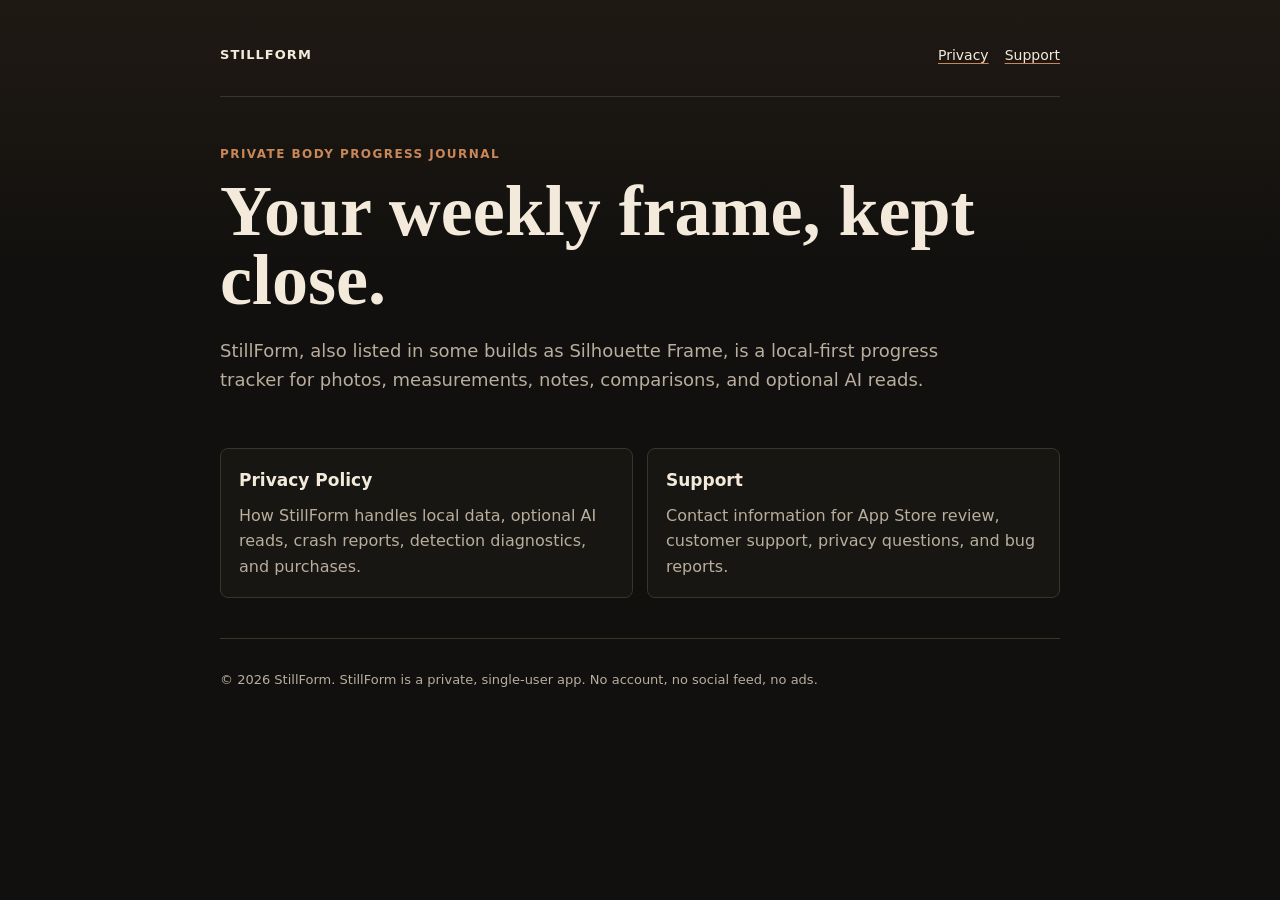
==== index.html @ 10be5151 "add StillForm public pages" ====
<!doctype html>
<html lang="en">
<head>
  <meta charset="utf-8">
  <meta name="viewport" content="width=device-width, initial-scale=1">
  <title>StillForm</title>
  <meta name="description" content="Privacy and support information for StillForm.">
  <link rel="stylesheet" href="site.css">
</head>
<body>
  <main class="page">
    <nav class="nav" aria-label="StillForm">
      <a class="brand" href="./">StillForm</a>
      <div class="nav-links">
        <a href="privacy-policy.html">Privacy</a>
        <a href="support.html">Support</a>
      </div>
    </nav>

    <header class="hero">
      <p class="eyebrow">Private body progress journal</p>
      <h1>Your weekly frame, kept close.</h1>
      <p class="lede">
        StillForm, also listed in some builds as Silhouette Frame, is a local-first progress tracker for photos,
        measurements, notes, comparisons, and optional AI reads.
      </p>
    </header>

    <section class="cards" aria-label="Site links">
      <a class="card" href="privacy-policy.html">
        <strong>Privacy Policy</strong>
        <span>How StillForm handles local data, optional AI reads, crash reports, detection diagnostics, and purchases.</span>
      </a>
      <a class="card" href="support.html">
        <strong>Support</strong>
        <span>Contact information for App Store review, customer support, privacy questions, and bug reports.</span>
      </a>
    </section>

    <footer class="footer">
      <p>© 2026 StillForm. StillForm is a private, single-user app. No account, no social feed, no ads.</p>
    </footer>
  </main>
</body>
</html>
---- site.css ----
:root {
  color-scheme: dark;
  --bg: #11100e;
  --surface: #181612;
  --surface-2: #201d18;
  --ink: #f3eadc;
  --muted: #b9ad9d;
  --line: #3a342b;
  --copper: #c98758;
  --copper-soft: rgba(201, 135, 88, 0.16);
  --max: 840px;
}

* {
  box-sizing: border-box;
}

html {
  background: var(--bg);
}

body {
  margin: 0;
  min-height: 100vh;
  background:
    linear-gradient(180deg, rgba(201, 135, 88, 0.08), transparent 280px),
    var(--bg);
  color: var(--ink);
  font-family: Inter, ui-sans-serif, system-ui, -apple-system, BlinkMacSystemFont, "Segoe UI", sans-serif;
  line-height: 1.6;
}

a {
  color: var(--ink);
  text-decoration-color: var(--copper);
  text-underline-offset: 3px;
}

a:hover {
  color: var(--copper);
}

.page {
  width: min(var(--max), calc(100% - 32px));
  margin: 0 auto;
  padding: 28px 0 56px;
}

.nav {
  display: flex;
  align-items: center;
  justify-content: space-between;
  gap: 18px;
  padding: 16px 0 30px;
  border-bottom: 1px solid var(--line);
}

.brand {
  color: var(--ink);
  font-size: 13px;
  font-weight: 700;
  letter-spacing: 0.08em;
  text-transform: uppercase;
  text-decoration: none;
}

.nav-links {
  display: flex;
  gap: 16px;
  color: var(--muted);
  font-size: 14px;
}

.hero {
  padding: 48px 0 28px;
}

.eyebrow {
  margin: 0 0 12px;
  color: var(--copper);
  font-size: 12px;
  font-weight: 700;
  letter-spacing: 0.12em;
  text-transform: uppercase;
}

h1 {
  margin: 0;
  max-width: 760px;
  font-family: Georgia, "Times New Roman", serif;
  font-size: clamp(42px, 8vw, 72px);
  line-height: 0.96;
  letter-spacing: 0;
}

.lede {
  max-width: 720px;
  margin: 22px 0 0;
  color: var(--muted);
  font-size: 18px;
}

.updated {
  display: inline-flex;
  margin-top: 22px;
  padding: 6px 10px;
  border: 1px solid var(--line);
  border-radius: 999px;
  background: var(--surface);
  color: var(--muted);
  font-size: 13px;
}

.section {
  margin-top: 28px;
  padding: 28px;
  border: 1px solid var(--line);
  border-radius: 8px;
  background: rgba(24, 22, 18, 0.72);
}

.section h2 {
  margin: 0 0 12px;
  color: var(--ink);
  font-size: 22px;
  line-height: 1.2;
}

.section h3 {
  margin: 24px 0 8px;
  color: var(--ink);
  font-size: 17px;
}

.section p {
  margin: 12px 0 0;
}

.section ul {
  margin: 12px 0 0;
  padding-left: 20px;
}

.section li {
  margin: 8px 0;
}

.callout {
  margin-top: 22px;
  padding: 18px;
  border: 1px solid rgba(201, 135, 88, 0.45);
  border-radius: 8px;
  background: var(--copper-soft);
}

.cards {
  display: grid;
  grid-template-columns: repeat(auto-fit, minmax(220px, 1fr));
  gap: 14px;
  margin-top: 26px;
}

.card {
  display: block;
  min-height: 150px;
  padding: 18px;
  border: 1px solid var(--line);
  border-radius: 8px;
  background: var(--surface);
  text-decoration: none;
}

.card strong {
  display: block;
  margin-bottom: 8px;
  color: var(--ink);
  font-size: 17px;
}

.card span {
  color: var(--muted);
}

.footer {
  margin-top: 40px;
  padding-top: 18px;
  border-top: 1px solid var(--line);
  color: var(--muted);
  font-size: 13px;
}

@media (max-width: 640px) {
  .nav {
    align-items: flex-start;
    flex-direction: column;
  }

  .hero {
    padding-top: 34px;
  }

  .section {
    padding: 22px;
  }
}
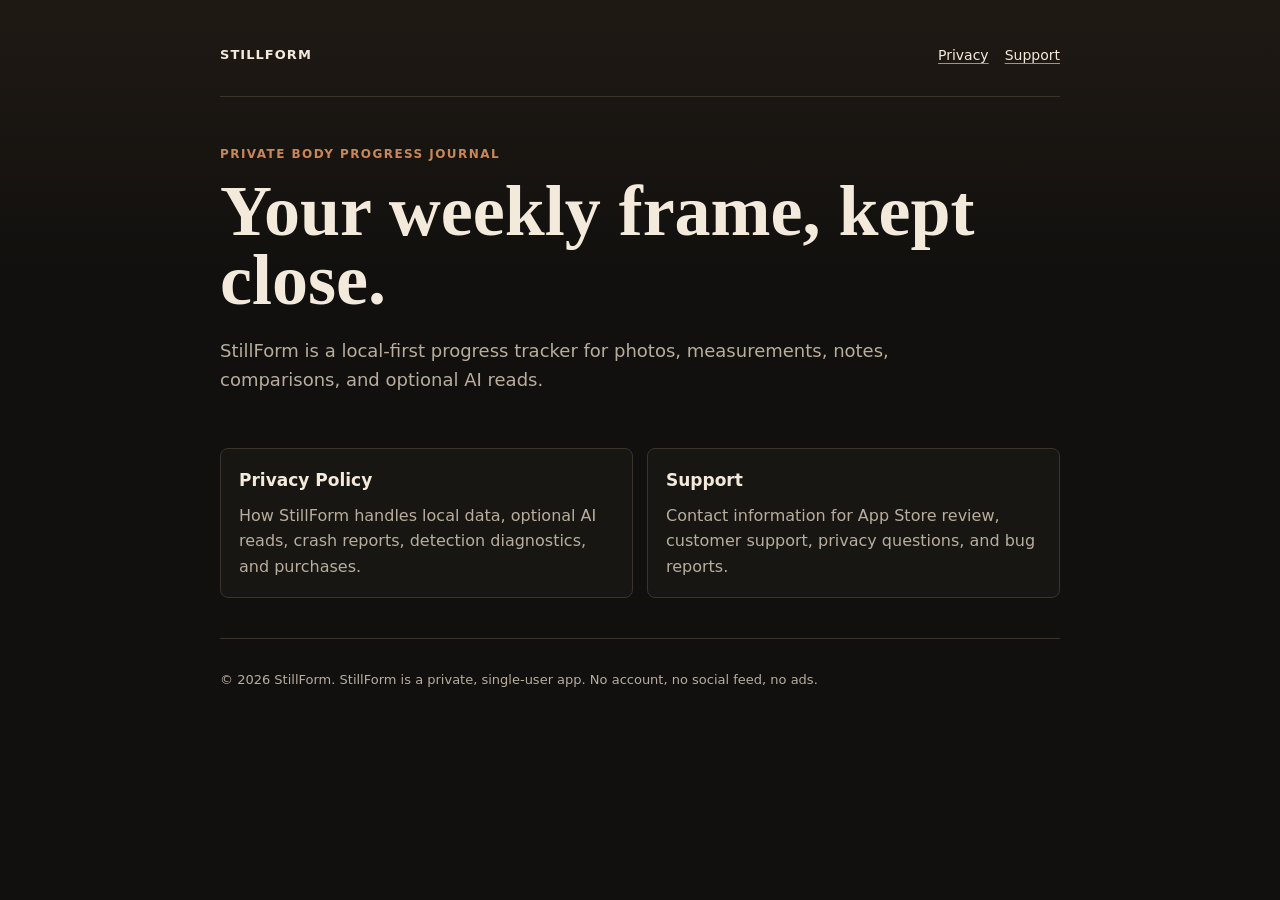
==== commit 0fa4db5e: "sync StillForm public pages" ====
--- a/index.html
+++ b/index.html
@@ -21,8 +21,8 @@
       <p class="eyebrow">Private body progress journal</p>
       <h1>Your weekly frame, kept close.</h1>
       <p class="lede">
-        StillForm, also listed in some builds as Silhouette Frame, is a local-first progress tracker for photos,
-        measurements, notes, comparisons, and optional AI reads.
+        StillForm is a local-first progress tracker for photos, measurements, notes, comparisons,
+        and optional AI reads.
       </p>
     </header>
 
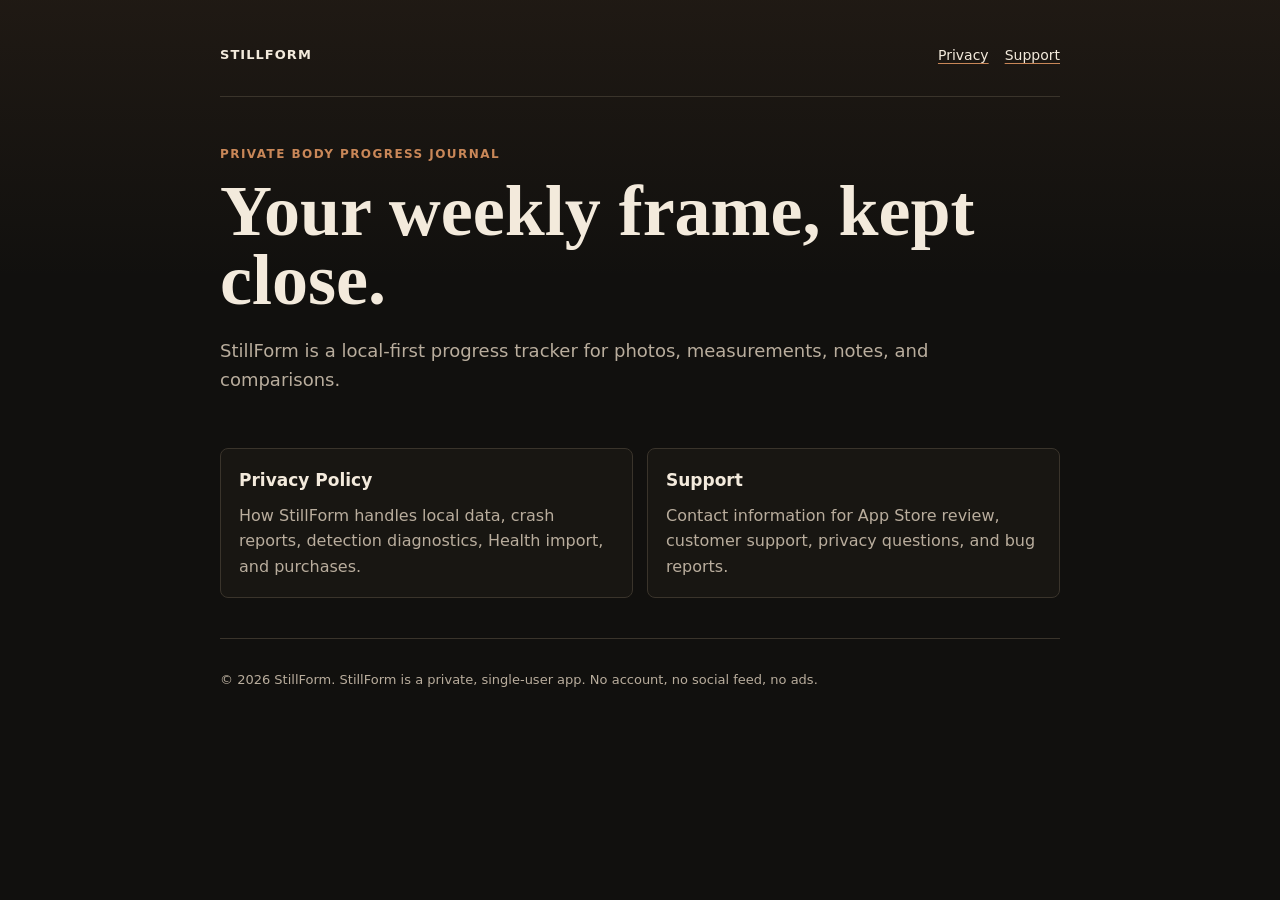
==== commit 31857d4b: "Hide AI from public v1 privacy pages" ====
--- a/index.html
+++ b/index.html
@@ -21,15 +21,14 @@
       <p class="eyebrow">Private body progress journal</p>
       <h1>Your weekly frame, kept close.</h1>
       <p class="lede">
-        StillForm is a local-first progress tracker for photos, measurements, notes, comparisons,
-        and optional AI reads.
+        StillForm is a local-first progress tracker for photos, measurements, notes, and comparisons.
       </p>
     </header>
 
     <section class="cards" aria-label="Site links">
       <a class="card" href="privacy-policy.html">
         <strong>Privacy Policy</strong>
-        <span>How StillForm handles local data, optional AI reads, crash reports, detection diagnostics, and purchases.</span>
+        <span>How StillForm handles local data, crash reports, detection diagnostics, Health import, and purchases.</span>
       </a>
       <a class="card" href="support.html">
         <strong>Support</strong>
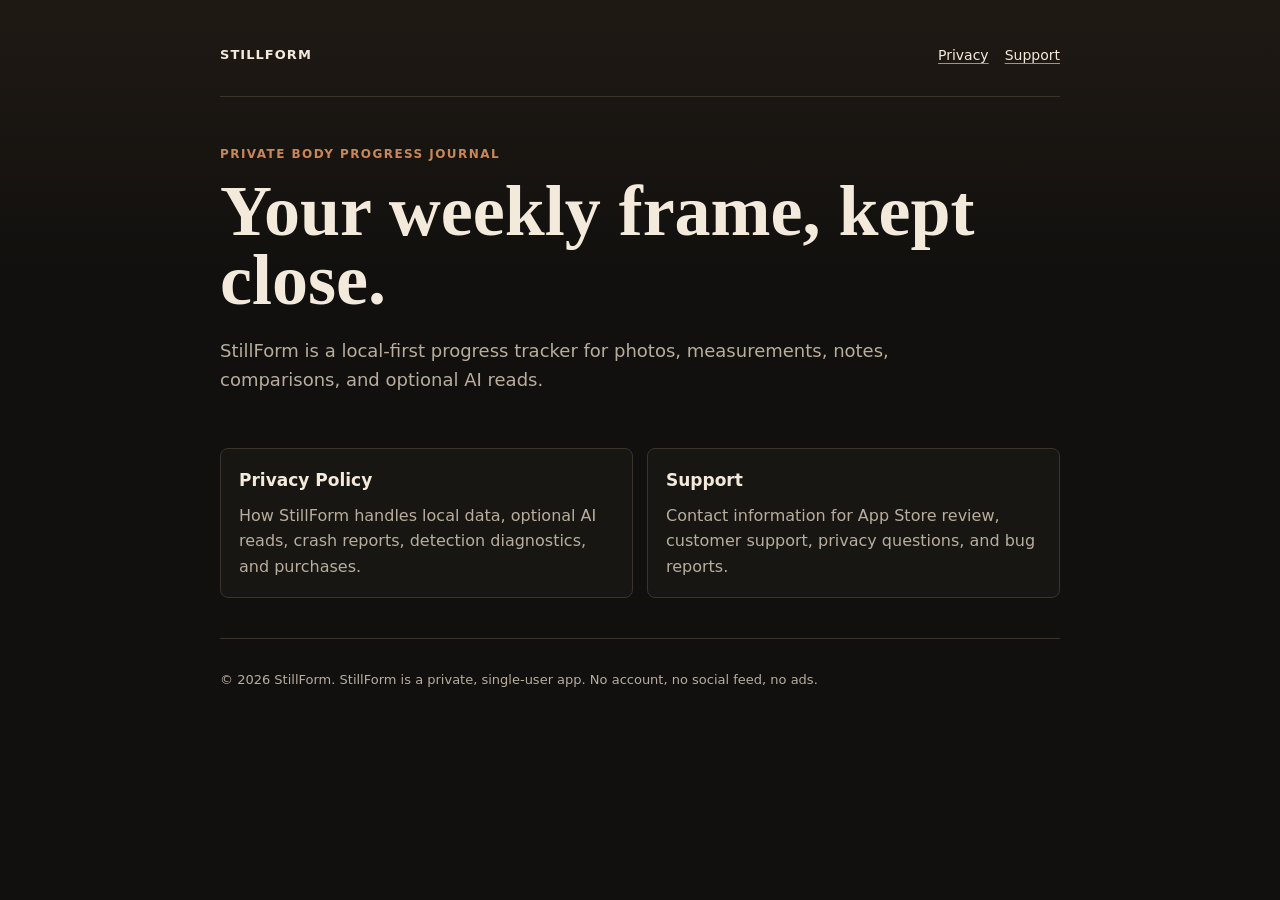
==== commit ab236336: "Revert "Hide AI from public v1 privacy pages" This reverts commit 31857d4b786bbe96107c175f509dcc1563" ====
--- a/index.html
+++ b/index.html
@@ -21,14 +21,15 @@
       <p class="eyebrow">Private body progress journal</p>
       <h1>Your weekly frame, kept close.</h1>
       <p class="lede">
-        StillForm is a local-first progress tracker for photos, measurements, notes, and comparisons.
+        StillForm is a local-first progress tracker for photos, measurements, notes, comparisons,
+        and optional AI reads.
       </p>
     </header>
 
     <section class="cards" aria-label="Site links">
       <a class="card" href="privacy-policy.html">
         <strong>Privacy Policy</strong>
-        <span>How StillForm handles local data, crash reports, detection diagnostics, Health import, and purchases.</span>
+        <span>How StillForm handles local data, optional AI reads, crash reports, detection diagnostics, and purchases.</span>
       </a>
       <a class="card" href="support.html">
         <strong>Support</strong>
